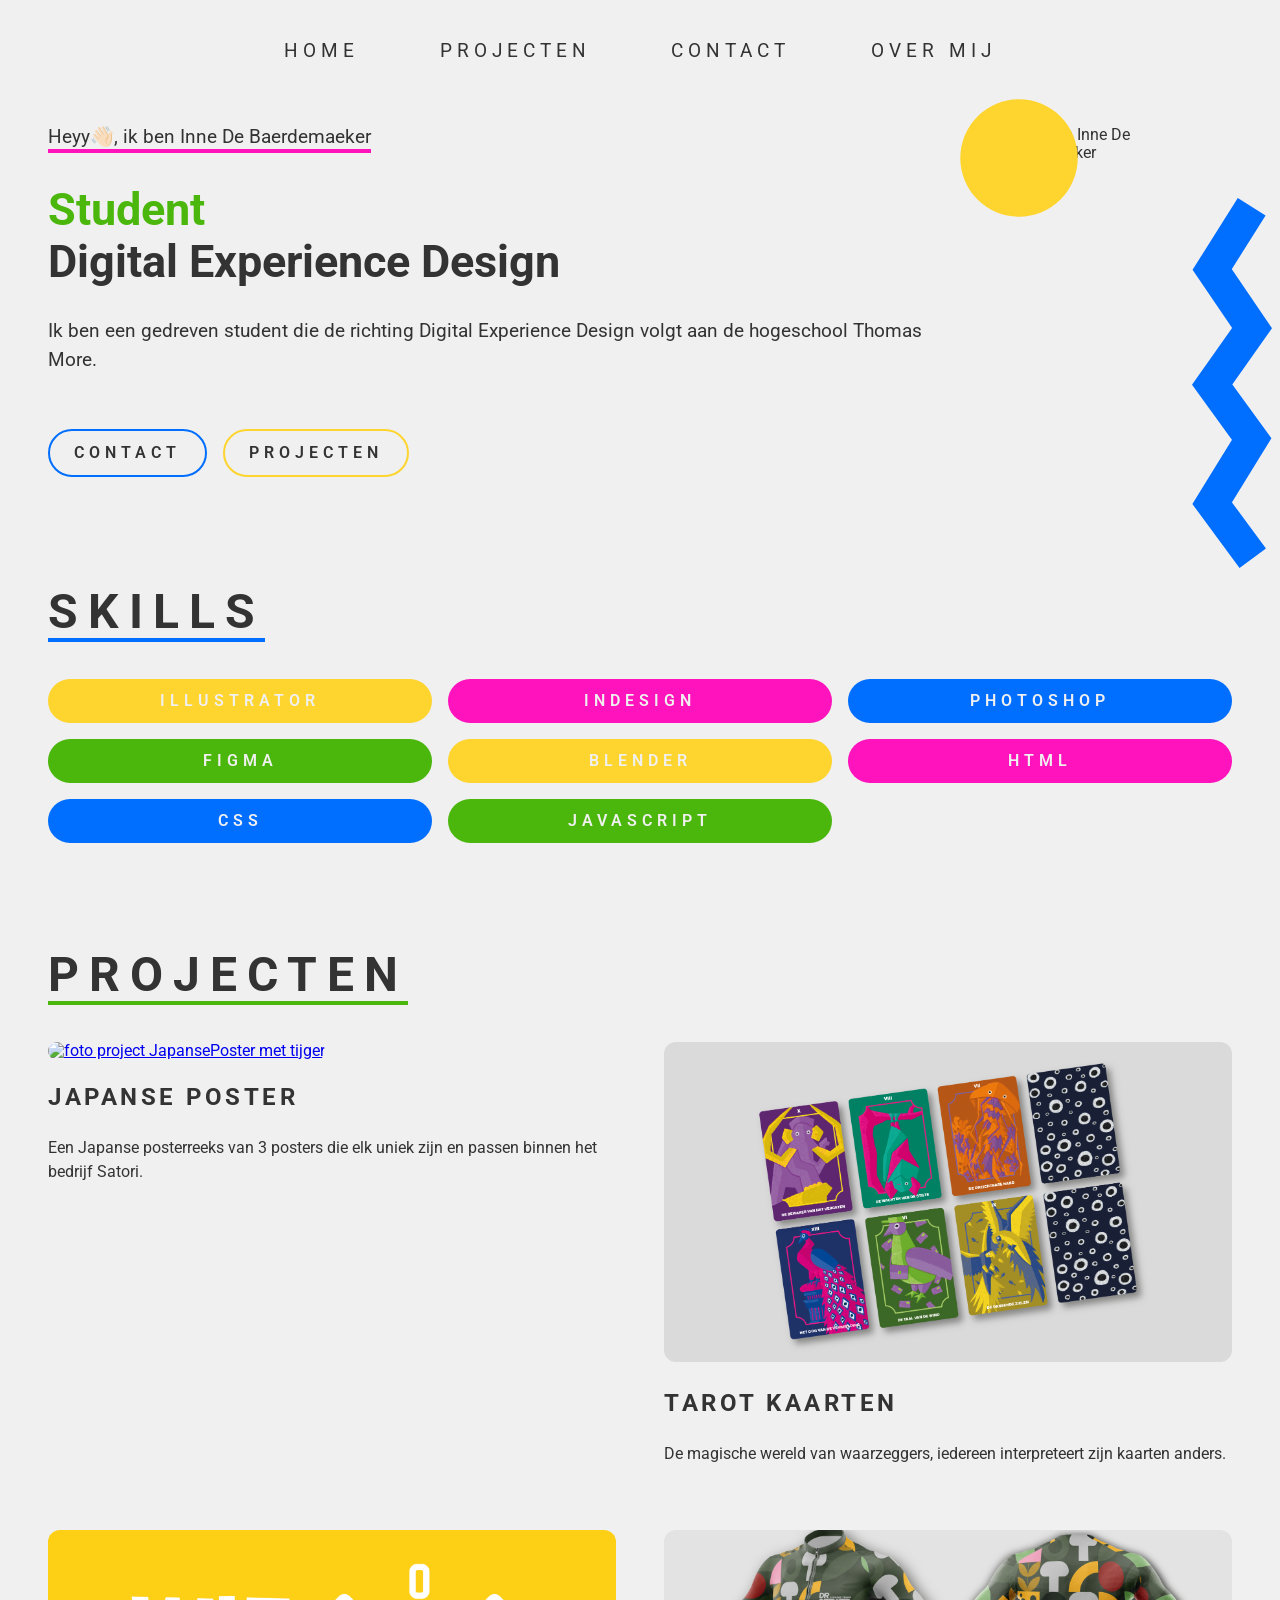
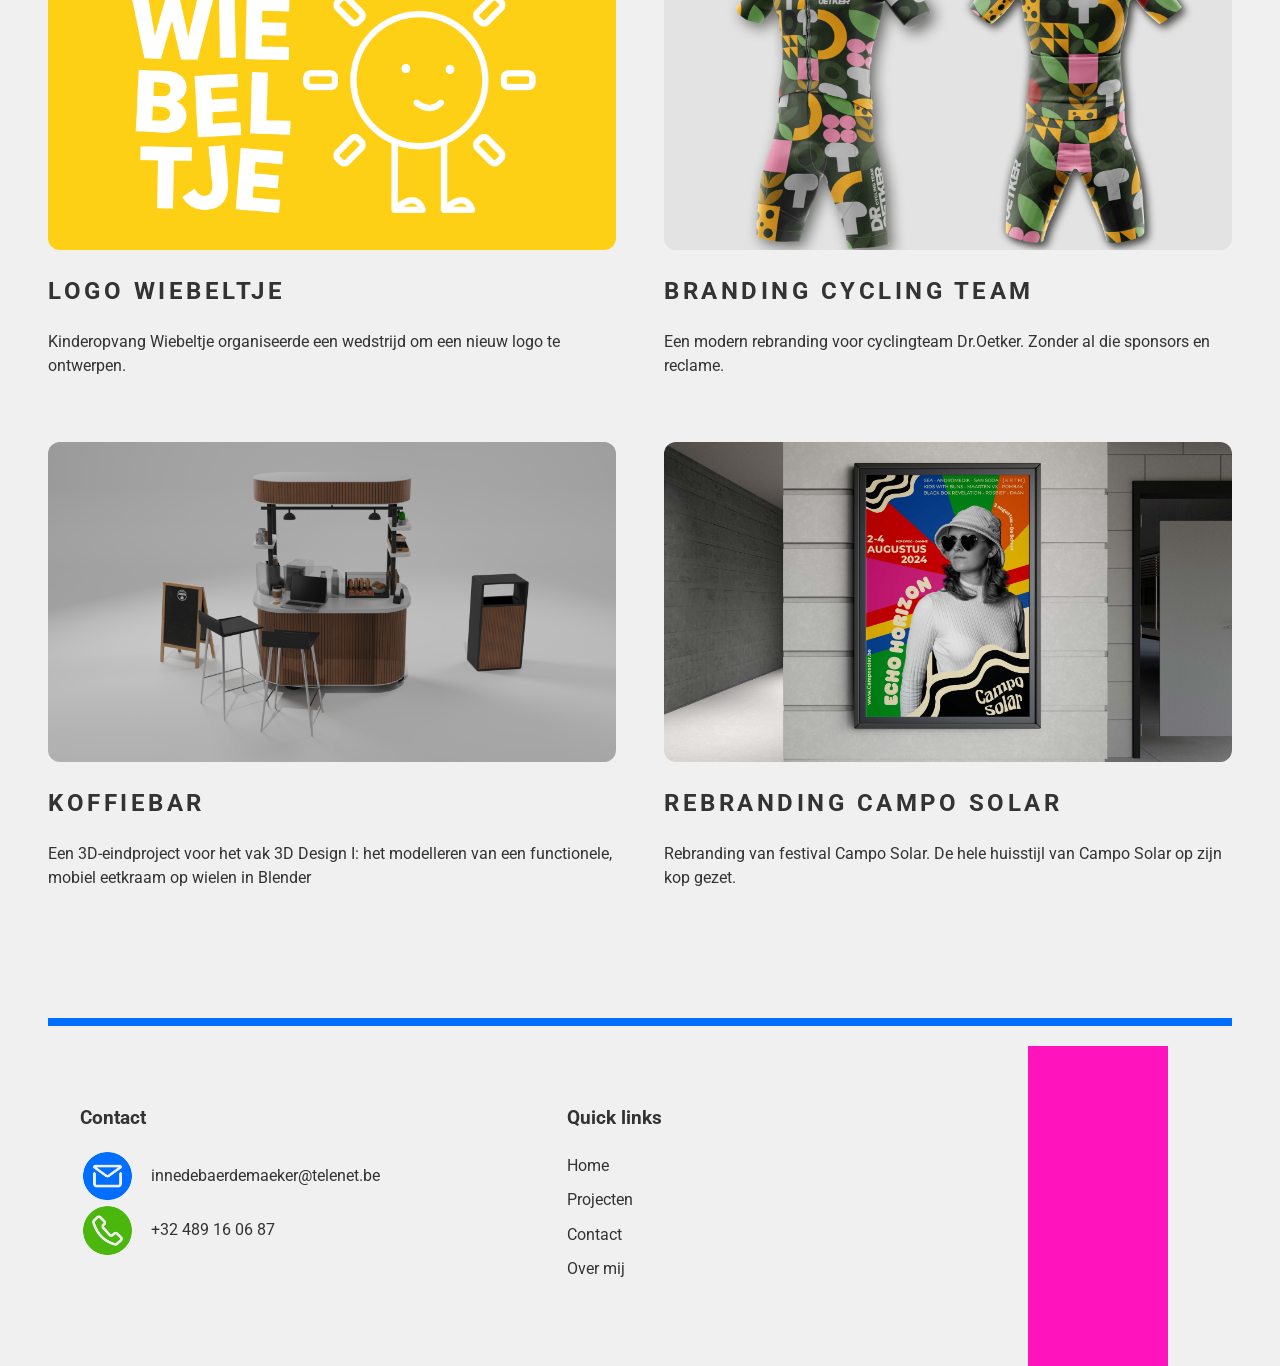
==== index.html @ a1574664 "feat: overmij page added" ====
<!DOCTYPE html>
<html lang="nl">
<head>
    <meta charset="UTF-8">
    <meta name="viewport" content="width=device-width, initial-scale=1.0">
    <title>Portfolio</title>
    <link rel="stylesheet" href="css/normalize.css">
    <link rel="stylesheet" href="css/style.css">
    <link href="https://fonts.googleapis.com/css2?family=Roboto:ital,wght@0,100..900;1,100..900&display=swap" rel="stylesheet">

    <script defer src="https://t.contentsquare.net/uxa/a28e4f05c4a4f.js"></script>
</head>
<body>
    <header>
        <nav>
            <input type="checkbox" id="hamburger">

            <label for="hamburger" class="hamburger">
                <img src="images/hamburgermenu.png" alt="hamburgermenu">
            </label>

            <div class="slider">
                <a href="index.html">Home</a>
                <a href="#projecten">Projecten</a>
                <a href="contact.html">Contact</a>
                <a href="overmij.html">Over mij</a>
            </div>

            <div class="topnav">
                <a href="index.html">Home</a>
                <a href="#projecten">Projecten</a>
                <a href="contact.html">Contact</a>
                <a href="overmij.html">Over mij</a>
            </div>
        </nav>
        <div class="hero">
            <div class="hero-text">
                <h2>Heyy👋🏻, ik ben Inne De Baerdemaeker</h2>
                <h1><span class="highlight">Student</span><br>Digital Experience Design</h1>
                <p>Ik ben een gedreven student die de richting Digital Experience Design volgt aan de hogeschool Thomas More.</p>
                <div class="buttons">
                    <a class="btn contact-btn" href="contact.html">contact</a>
                    <a class="btn projecten-btn" href="#projecten">projecten</a>
                </div>
            </div>
            <div class="hero-img">
                <img id="cirkel" src="images/circle.svg" alt="cirkel element">
                <img id="zigzag" src="images/zigzag.svg" alt="zigzag element">
                <img src="images/inne.JPG" alt="Foto van Inne De Baerdemaeker">
            </div> 
        </div>  
    </header>

    <section class="skills">
        <h2>skills</h2>
        <div class="skillset">
            <div class="btn ill-btn">Illustrator</div>
            <div class="btn ind-btn">Indesign</div>
            <div class="btn pho-btn">Photoshop</div>
            <div class="btn fig-btn">Figma</div>
            <div class="btn blen-btn">Blender</div>
            <div class="btn ind-btn">HTML</div>
            <div class="btn pho-btn">CSS</div>
            <div class="btn fig-btn">Javascript</div>
        </div>
    </section>

    <section id="projecten" class="projecten">
        <h2>projecten</h2>
        <div class="projecten-container">
        <article>
            <a href="japanse.html"><img src="images/projecten/japansePoster_Mockup.png" alt="foto project JapansePoster met tijger"></a>
            <h3>japanse poster</h3>
            <p>Een Japanse posterreeks van 3 posters die elk uniek zijn en passen binnen het bedrijf Satori.</p>
        </article>
        <article>
            <a href="tarot.html"><img src="images/projecten/tarot_mockup.png" alt="foto project tarot kaarten"></a>
            <h3>tarot kaarten</h3>
            <p>De magische wereld van waarzeggers, iedereen interpreteert zijn kaarten anders.</p>
        </article>
        <article>
            <a href="wiebeltje.html"><img src="images/projecten/wiebeltje.png" alt="foto project logo Wiebeltje"></a>
            <h3>logo wiebeltje</h3>
            <p>Kinderopvang Wiebeltje organiseerde een wedstrijd om een nieuw logo te ontwerpen.</p>
        </article>
        <article>
            <a href="cycling.html"><img src="images/projecten/cyclingteam_mockup.png" alt="foto project cycling team"></a>
            <h3>branding cycling team</h3>
            <p>Een modern rebranding voor cyclingteam Dr.Oetker. Zonder al die sponsors en reclame.</p>
        </article>
        <article>
            <a href="koffiebar.html"><img src="images/projecten/koffiebar.png" alt="foto project koffiebar"></a>
            <h3>koffiebar</h3>
            <p>Een 3D-eindproject voor het vak 3D Design I: het modelleren van een functionele, mobiel eetkraam op wielen in Blender</p>
        </article>
        <article>
            <a href="festival.html"><img src="images/projecten/poster.jpg" alt="foto project Campo Solar poster"></a>
            <h3>rebranding campo solar</h3>
            <p>Rebranding van festival Campo Solar. De hele huisstijl van Campo Solar op zijn kop gezet.</p>
        </article>
        </div>
    </section>

    <div class="blue-line"></div>
    <footer>
        <div>
            <h3>Contact</h3>
            <div class="contactgegevens">
                <img src="images/email-icon.png" alt="icoon e-mail">
                <p>innedebaerdemaeker@telenet.be</p>
            </div>
            <div class="contactgegevens">
                <img src="images/phone-icon.png" alt="icoon e-mail">
                <p>+32 489 16 06 87 </p>
            </div>
        </div>
        <div>
            <h3>Quick links</h3>
                <div class="quicklinks">
                    <a href="index.html">Home</a>
                    <a href="#">Projecten</a>
                    <a href="contact.html">Contact</a>
                    <a href="overmij.html">Over mij</a>
                </div>
                <div class="pinkblock"></div>
        </div>
            
    </footer>
</body>
</html>
---- css/style.css ----
* {
    box-sizing: border-box;
}
html {
    --colorBlack: #333333;
    --colorBlue: #006EFF;
    --colorPink: #FF13BC;
    --colorYellow: #FED42F;
    --colorGreen: #4BB70D;
    --colorWhite: #F0F0F0;
    scroll-behavior: smooth;
}
body {
    font-family:"Roboto", sans-serif;
    background-color:var(--colorWhite);
    padding: 2em 2.5em;
    color:var(--colorBlack);
}

header {
    max-width: 100%;
}
/*nav */
.topnav {
    display: none;
}
nav a {
    text-decoration: none;
    color: var(--colorBlack);
    font-size: 1.2em;
    padding: 1em 3em;
    display: block;
    text-align: right;
}
nav a:hover{
    text-decoration: underline solid var(--colorBlue) 3px;
    text-underline-offset: 8px;
    color: var(--colorBlue);
    transition: 0.15s ease-in-out;
}

.slider {
    padding-top: 2em;
    position: absolute;
    right: 0;
    transform: translateY(-140%);
    transition: all 0.2s ease-in;
    background-color: var(--colorWhite);
    z-index: 2;
}

#hamburger:checked ~ .slider {
    transform: translateY(0);
}

.hamburger {
    position: absolute;
    right: 3em;    
    cursor: pointer;
    z-index: 3;
}

#hamburger {
    display: none;
}


/*hero*/
.hero{
    padding-top: 4em;
    gap: 2em;
    max-width: 100%;
}
.hero-img {
    position: relative;
}

.hero-img img{
    max-width: 100%;
    border-radius: 10%;
}

.hero h2{
    font-size: 1.2em;
    font-weight: 400;
    text-decoration: underline solid #FF13BC 4px;
    text-underline-offset: 6px;
    color: var(--colorBlack);
    margin: 0;
}

.hero h1{
    font-size: 4em;
    color: var(--colorBlack);
    margin-top: 0.8em;
}
.hero p{
    font-size: 1.2em;
    color: var(--colorBlack);
    line-height: 1.5em;
    max-width: 100%;
}

.highlight {
    color: var(--colorGreen);
}

#cirkel {
    z-index: 1;
    position: absolute;
    width: 8em;
    top: -2em;
    left: -2.5em;
}

#zigzag{
    z-index: 1;
    position: absolute;
    width: 5em;
    bottom: -3.5em;
    right: -2.5em;
    transform: scaleX(-1);
}

/*buttons*/
.buttons{
    padding: 4em 0;
    max-width: 100%;
    display: flex;
    justify-content: space-between;
}

.btn {
    text-decoration: none;
    text-transform: uppercase;
    font-size: 1em;
    letter-spacing: 5px;
    font-weight: 600;
    border-radius: 999px;
}

.contact-btn {
    color: var(--colorBlack);
    border: 2px solid var(--colorBlue);
    padding: 0.8em 1.5em;
}

.projecten-btn {
    color: var(--colorBlack);
    border: 2px solid var(--colorYellow);
    padding: 0.8em 1.5em;
}

.contact-btn:hover {
    background-color: var(--colorBlue);
    color: var(--colorWhite);
    transition: 0.3s ease-in-out;
}
.projecten-btn:hover{
    background-color: var(--colorYellow);
    color: var(--colorWhite);
    transition: 0.3s ease-in-out;
}

/*skills*/
.skillset {
    display: grid;
    grid-template-columns: repeat(1, 1fr);
    gap: 1em;
}


.ill-btn {
    background-color: var(--colorYellow);
    color: var(--colorWhite);
    text-align: center;
    padding: 0.8em 1.5em;
}

.ind-btn {
    background-color: var(--colorPink);
    color: var(--colorWhite);
    text-align: center;
    padding: 0.8em 1.5em;
}

.pho-btn {
    background-color: var(--colorBlue);
    color: var(--colorWhite);
    text-align: center;
    padding: 0.8em 1.5em;
}

.fig-btn {
    background-color: var(--colorGreen);
    color: var(--colorWhite);
    text-align: center;
    padding: 0.8em 1.5em;
}

.blen-btn {
    background-color: var(--colorYellow);
    color: var(--colorWhite);
    text-align: center;
    padding: 0.8em 1.5em;
}

.skills {
    padding: 2em 0em;
    width: 100%;
}
.skills h2{
    font-size: 3em;
    text-transform: uppercase;
    letter-spacing: 10px;
    text-decoration: underline solid var(--colorBlue) 4px;
    text-underline-offset: 10px;
    color: var(--colorBlack);
}

/*projecten*/
.projecten {
    padding: 2em 0em;
}
.projecten h2{
    font-size: 3em;
    text-transform: uppercase;
    letter-spacing: 10px;
    text-decoration: underline solid var(--colorGreen) 4px;
    text-underline-offset: 10px;
    color: var(--colorBlack);
}

.projecten h3{
    font-size: 1.5em;
    text-transform: uppercase;
    letter-spacing: 3.5px;
    color: var(--colorBlack);
}

.projecten p {
    font-size: 1em;
    line-height: 1.5em;
}

/*grid projecten*/
.projecten-container{
    display: grid;
    grid-template-columns: repeat(1,1fr);
    gap: 3em;
    width: 100%;
}

.projecten article img{
    width: 100%;
    height: 20em;
    border-radius: 12px;
    object-fit: cover
}

.projecten article img:hover {
    transform: scale(1.05);
    transition: 0.3s ease-in-out;
}

/*footer*/
.blue-line {
    background-color: var(--colorBlue);
    padding: 4px;
    margin-top: 5em;
    margin-bottom: 2em;
}
footer h4{
    color: var(--colorBlack);
    font-size: 1.2em;
}

footer a {
    text-decoration: none;
    color: var(--colorBlack);
    padding: 0 2em;
}

footer a:hover {
    color: var(--colorBlue);
}

footer img{
    max-width: 2.5em;
}

.contactgegevens{
    display: flex;
    align-items: center;
    gap: 1em;
}


/* contact pagina */
.contactgegevens img {
    max-width: 12%;
}

.contactformulier div {
    padding: 0.8em 0;
}

.contactformulier {
    position: relative;
    padding: 1em 3em;
    border-radius: 20px;
    box-shadow: 0 10px 25px rgba(0, 0, 0, 0.15);
    margin-top: 5em;
}

.contactformulier label {
    text-transform: uppercase;
    font-size: 1em;
    letter-spacing: 2px;
    color: var(--colorBlack);
}

#naam {
    width: 100%;
    border: none;
    border-radius: 20px;
    padding: 0.4em;
    margin-top: 0.4em;
}

#email {
    width: 100%;
    border: none;
    border-radius: 20px;
    padding: 0.4em;
    margin-top: 0.4em;
}

#bericht {
    width: 100%;
    border: none;
    border-radius: 20px;
    padding: 5em 0;
    margin-top: 0.4em;
}

.submit-btn {
    background: var(--colorBlue);
    color: var(--colorWhite);
    border: none;
    border-radius: 999px;
    padding: 0.6em 2em;
    font-size: 1em;
    letter-spacing: 2px;
}

.submit {
    text-align: right;
}

.submit :hover {
    transform: scale(1.1);
    transition: 0.15s ease-in-out;
}

#cirkel-contact {
    z-index: 1;
    position: absolute;
    top: -2.8em;
    right: -2.5em;
    width: 25%;
}

#zigzag-contact {
    z-index: 1;
    position: absolute;
    bottom: -4em;
    left: -1.8em;
}

/*detail pagina*/
.img-detail {
    position: relative;
}

.img-detail img {
    max-width: 100%;
    border-radius: 20px;
}

#cirkel-detail {
    z-index: 1;
    position: absolute;
    bottom: -1em;
    left: -2.5em;
    width: 20%;
}

#zigzag-detail {
    z-index: 1;
    position: absolute;
    top: -1.2em;
    right: -1.8em;
    width: 50%;
}


.detail > p,
.detail > div > p {
    font-size: 1.2em;
    color: var(--colorBlack);
    line-height: 1.5em;
}


.titel {
    text-decoration: underline solid var(--colorPink) 4px;
    text-underline-offset: 20px;
    font-size: 4em;
    margin-top: 0.8em;
    color: var(--colorBlack);
}

.intro {
    padding-top: 2em;
}

.detail h2 {
    font-size: 1.5em;
    text-transform: uppercase;
    letter-spacing: 3.5px;
    text-decoration: underline solid var(--colorBlue) 4px;
    text-underline-offset: 10px;
    color: var(--colorBlack);
}

.detail ul {
    font-size: 1.2em;
    color: var(--colorBlack);
    line-height: 1.5em;
}

.detail div {
    padding-top: 2em;
}

.img-grid {
   display: grid;
    grid-template-columns: 1fr 1fr; 
    grid-template-rows: repeat(3, minmax(0, 1fr));
    gap: 1em;
    max-width: 80%;
    max-height: 900px;
    margin: 0 auto;
}

.img-grid img:first-child {
    grid-row: span 3;
}

.img-grid img {
    width: 100%;
    height: 100%;
    object-fit: cover; 
    border-radius: 20px; 
}
.img-koffiebar {
    display: grid;
    grid-template-columns: 2fr 2fr; 
    gap: 1em;
    max-width: 80%;
    max-height: 900px;
    margin: 0 auto;
}

.img-koffiebar img{
    width: 100%;
    height: 100%;
    object-fit: cover; 
    border-radius: 20px; 
}

/*footer*/
.quicklinks a{
    padding: 1em;
}

@media (min-width: 900px){
    .buttons{
        display: flex;
        justify-content: flex-start;
        gap: 1em;
        padding: 2.2em 0;
    }
    .skillset {
        display: grid;    
        grid-template-columns: repeat(3, 1fr);
    }
    .projecten-container {
        grid-template-columns: repeat(2,1fr);
    }
    .hero {
        display: flex;
    }
    .hero h1{
        font-size: 2.8em;
    }
    .slider {
        display: none;
    }
    .hamburger {
        display: none;
    }
    .topnav {
        display: contents;  
    }
    nav {
        text-align: center;
    }
    nav a{
        text-decoration: none;
        padding: 1em 3em;
        display: inline;
        text-transform: uppercase;
        letter-spacing: 5px;
        padding: 2em 2em;
    }
    footer{
        display: flex;
        gap: 2em;
        position: relative;
        padding: 2em 2em;
    }
    .quicklinks a{
        display: block;
        text-align: left;
        padding: 0.5em 0;
    }
    .pinkblock {
        background-color: var(--colorPink);
        width: 140px;
        height: 320px;
        position: absolute;
        bottom: -3em;
        right: 4em;
        margin-bottom: 0;
    }

    /* contact pagina*/
    .hero-text-contact {
        max-width: 50%;
    }

    /* detail pagina*/
    .img-detail img {
        max-width: 80%;
        display: block;
        margin: 0 auto;
    }
    #cirkel-detail {
        bottom: -2em;
        left: 1.2em;
        max-width: 15%;
    }
    #zigzag-detail {
        top: -0.2em;
        right: -1.8em;
        max-width: 40%;
    }
    .img-detail {
        padding: 2em 0;
    }
    .detail div {
        display: block;
        margin: 0 auto;
        max-width: 80%;
    }
    .intro {
        padding-top: 4em;
        display: block;
        margin: 0 auto;
        max-width: 80%;
    }
}

@media (min-width: 1440px){
    body {
        padding: 2em 6em
    }
    .skillset {   
        grid-template-columns: repeat(6, 1fr);
        gap: 3em;
    }
    .projecten-container {
        grid-template-columns: repeat(3,1fr);
    }
    .hero{
        padding-top: 6em;
        display:grid;
        grid-template-columns: 3fr 2fr;
    }
    .hero-img {
        right: -6em;
        position: relative;
    }
    #zigzag{
        right: 7.1em;
    }
    .hero h1{
        font-size: 3.6em;
    }
    .hero-img img{
        max-width: 70%;
    }
    footer{
        gap: 10em;
    }
    nav a{
        font-weight: 600;
    }

    /* contact pagina*/
    .hero-text-contact {
        max-width: 100%;
    }
    #cirkel-contact {
        top: -4em;
        right: -4.5em;
    }
    .contactgegevens img {
        max-width: 6%;
    }
    #zigzag-contact {
    bottom: -6em;
    width: 12%;
}

    /*detail pagina*/
    #cirkel-detail {
        bottom: -3em;
        left: 1em;
        max-width: 15%;
    }
    #zigzag-detail {
        top: -0.6em;
        right: 2.8em;
        max-width: 30%;
    }
}

.constructie img{
    width: 400px;
    
}
.constructie {
    text-align: center;
    padding-top: 8em;
}
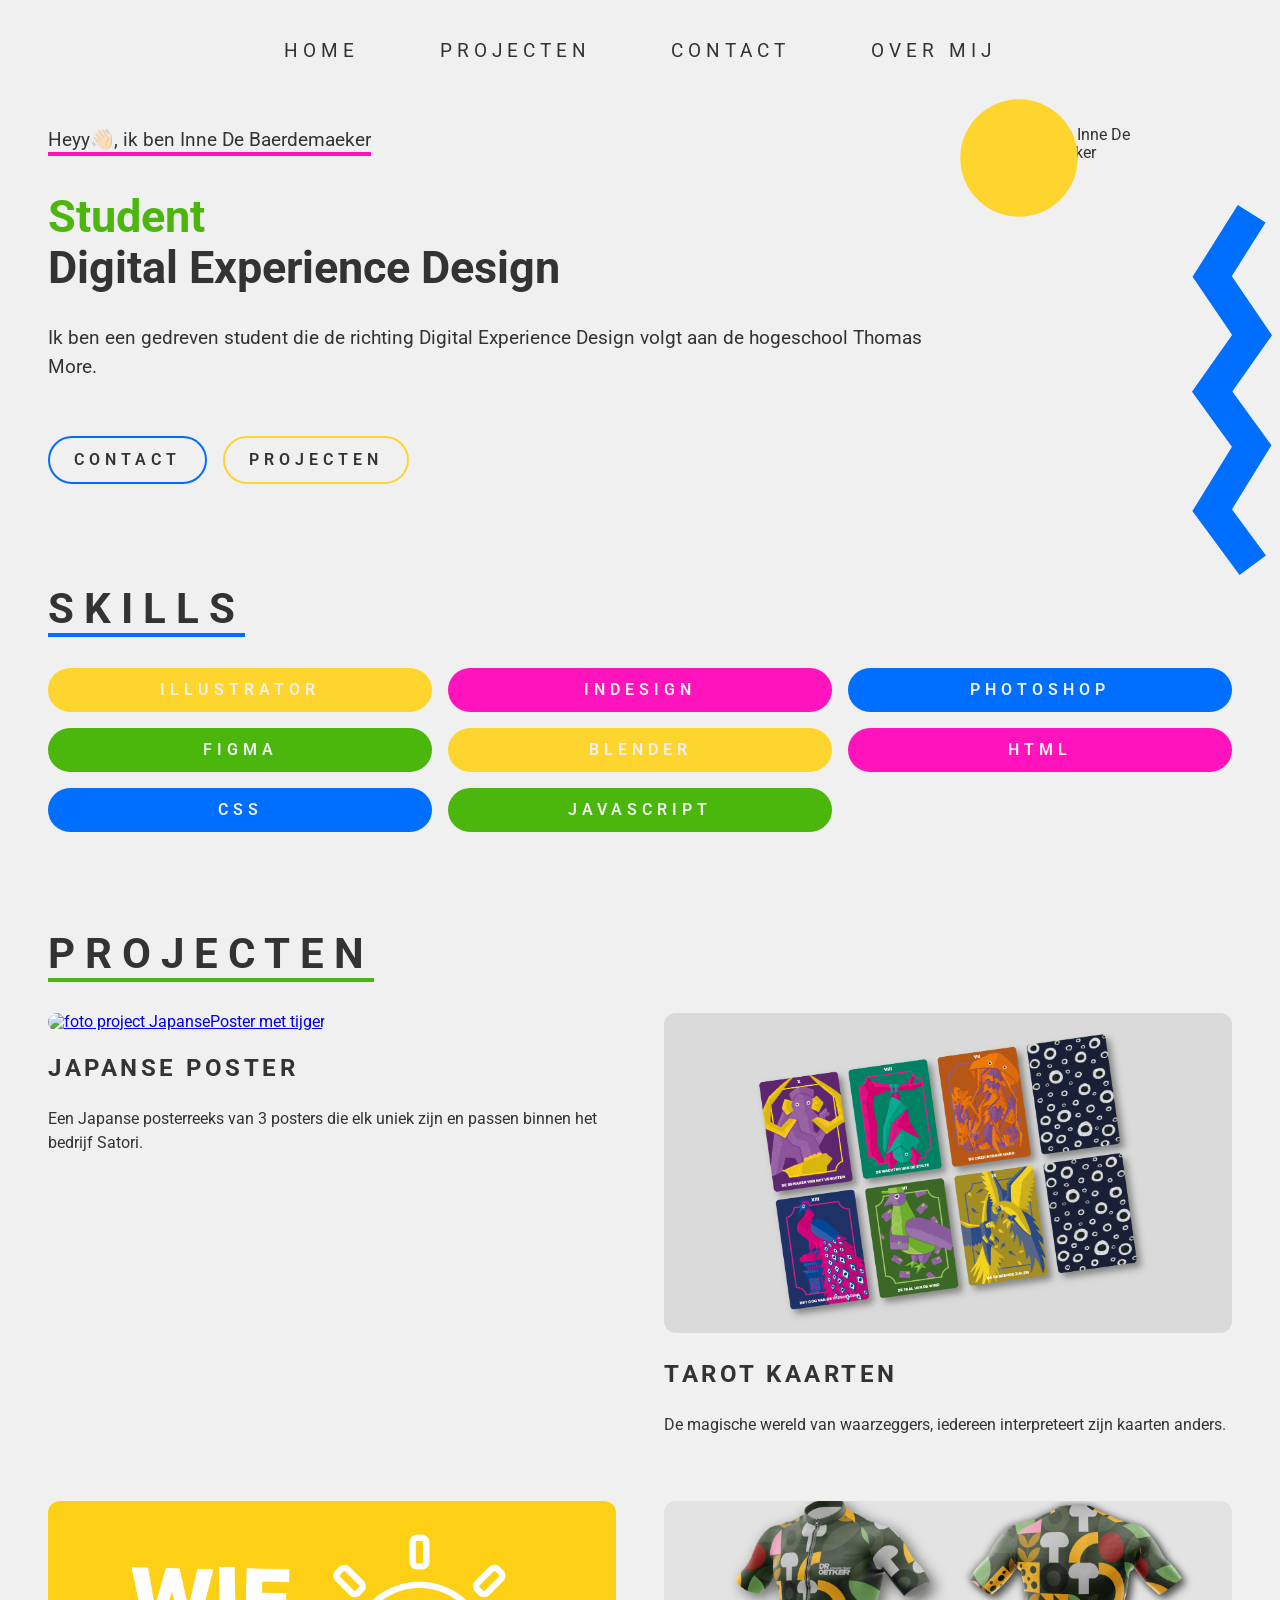
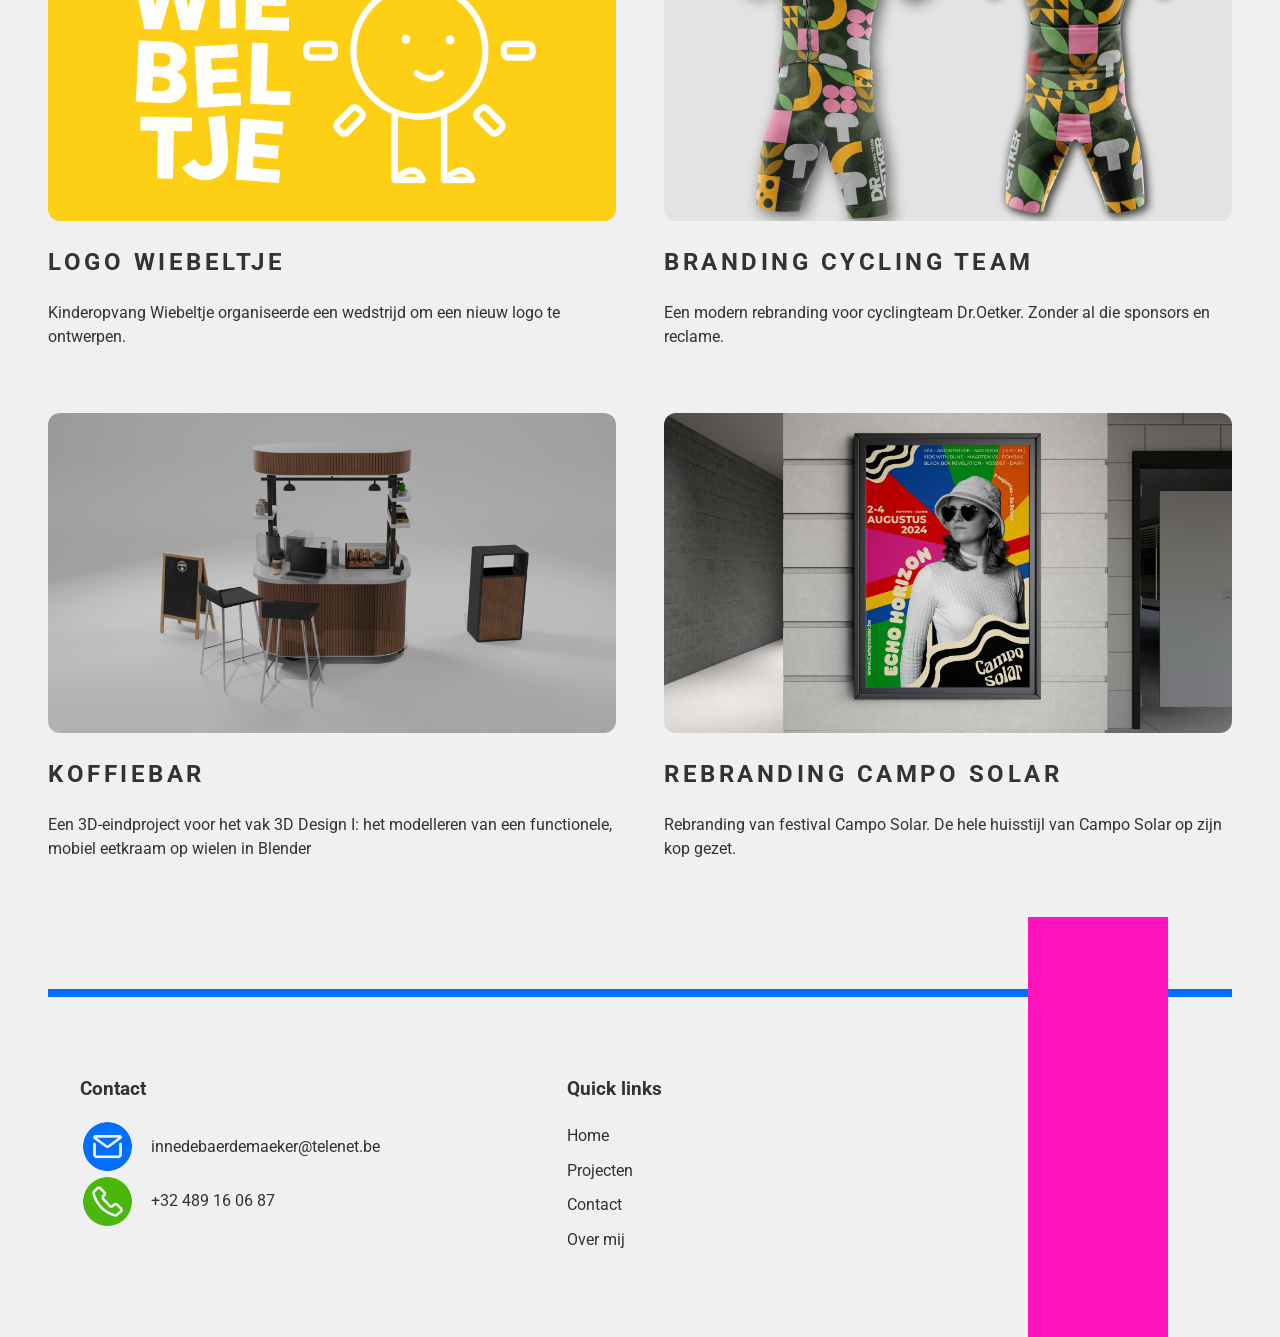
==== commit 1220f70a: "Feat: added tags" ====
--- a/index.html
+++ b/index.html
@@ -9,6 +9,27 @@
     <link href="https://fonts.googleapis.com/css2?family=Roboto:ital,wght@0,100..900;1,100..900&display=swap" rel="stylesheet">
 
     <script defer src="https://t.contentsquare.net/uxa/a28e4f05c4a4f.js"></script>
+
+    <!-- Primary Meta Tags -->
+<title>Meta Tags — Preview, Edit and Generate</title>
+<meta name="title" content="Meta Tags — Preview, Edit and Generate" />
+<meta name="description" content="With Meta Tags you can edit and experiment with your content then preview how your webpage will look on Google, Facebook, X and more!" />
+
+<!-- Open Graph / Facebook -->
+<meta property="og:type" content="website" />
+<meta property="og:url" content="https://metatags.io/" />
+<meta property="og:title" content="Meta Tags — Preview, Edit and Generate" />
+<meta property="og:description" content="With Meta Tags you can edit and experiment with your content then preview how your webpage will look on Google, Facebook, X and more!" />
+<meta property="og:image" content="https://metatags.io/images/meta-tags.png" />
+
+<!-- X (Twitter) -->
+<meta property="twitter:card" content="summary_large_image" />
+<meta property="twitter:url" content="https://metatags.io/" />
+<meta property="twitter:title" content="Meta Tags — Preview, Edit and Generate" />
+<meta property="twitter:description" content="With Meta Tags you can edit and experiment with your content then preview how your webpage will look on Google, Facebook, X and more!" />
+<meta property="twitter:image" content="https://metatags.io/images/meta-tags.png" />
+
+<!-- Meta Tags Generated with https://metatags.io -->
 </head>
 <body>
     <header>
--- a/css/style.css
+++ b/css/style.css
@@ -82,6 +82,7 @@
 
 .hero h2{
     font-size: 1.2em;
+    line-height: 1.5em;
     font-weight: 400;
     text-decoration: underline solid #FF13BC 4px;
     text-underline-offset: 6px;
@@ -90,7 +91,7 @@
 }
 
 .hero h1{
-    font-size: 4em;
+    font-size: 3.6em;
     color: var(--colorBlack);
     margin-top: 0.8em;
 }
@@ -127,7 +128,8 @@
     padding: 4em 0;
     max-width: 100%;
     display: flex;
-    justify-content: space-between;
+    justify-content: center;
+    gap: 0.8em;
 }
 
 .btn {
@@ -210,7 +212,7 @@
     width: 100%;
 }
 .skills h2{
-    font-size: 3em;
+    font-size: 2.6em;
     text-transform: uppercase;
     letter-spacing: 10px;
     text-decoration: underline solid var(--colorBlue) 4px;
@@ -223,7 +225,7 @@
     padding: 2em 0em;
 }
 .projecten h2{
-    font-size: 3em;
+    font-size: 2.6em;
     text-transform: uppercase;
     letter-spacing: 10px;
     text-decoration: underline solid var(--colorGreen) 4px;
@@ -404,6 +406,48 @@
     width: 50%;
 }
 
+#cirkel,
+#cirkel-contact,
+#cirkel-detail {
+    animation: circle-pulse 2s ease-in-out infinite;
+    transform-origin: center;
+}
+
+#zigzag,
+#zigzag-contact,
+#zigzag-detail {
+    animation: zigzag-wiggle 1.2s ease-in-out infinite;
+}
+
+@keyframes circle-pulse {
+    0%, 100% {
+        transform: scale(1);
+    }
+    50% {
+        transform: scale(1.12);
+    }
+}
+
+@keyframes zigzag-wiggle {
+    0%, 100% {
+        rotate: -5deg;
+    }
+    50% {
+        rotate: 5deg;
+    }
+}
+
+@media (prefers-reduced-motion: reduce) {
+    #cirkel,
+    #cirkel-contact,
+    #cirkel-detail,
+    #zigzag,
+    #zigzag-contact,
+    #zigzag-detail {
+        animation: none;
+    }
+}
+
 
 .detail > p,
 .detail > div > p {
@@ -539,7 +583,7 @@
     .pinkblock {
         background-color: var(--colorPink);
         width: 140px;
-        height: 320px;
+        height: 420px;
         position: absolute;
         bottom: -3em;
         right: 4em;
@@ -655,4 +699,36 @@
 .constructie {
     text-align: center;
     padding-top: 8em;
+}
+
+@media (max-width: 899px) {
+    #cirkel {
+        width: 6em;
+        left: -1em;
+    }
+
+    #zigzag {
+        width: 3.5em;
+        right: -1em;
+    }
+
+    #cirkel-contact {
+        width: 18%;
+        right: -1em;
+    }
+
+    #zigzag-contact {
+        width: 18%;
+        left: -1em;
+    }
+
+    #cirkel-detail {
+        width: 14%;
+        left: -1em;
+    }
+
+    #zigzag-detail {
+        width: 28%;
+        right: -1em;
+    }
 }
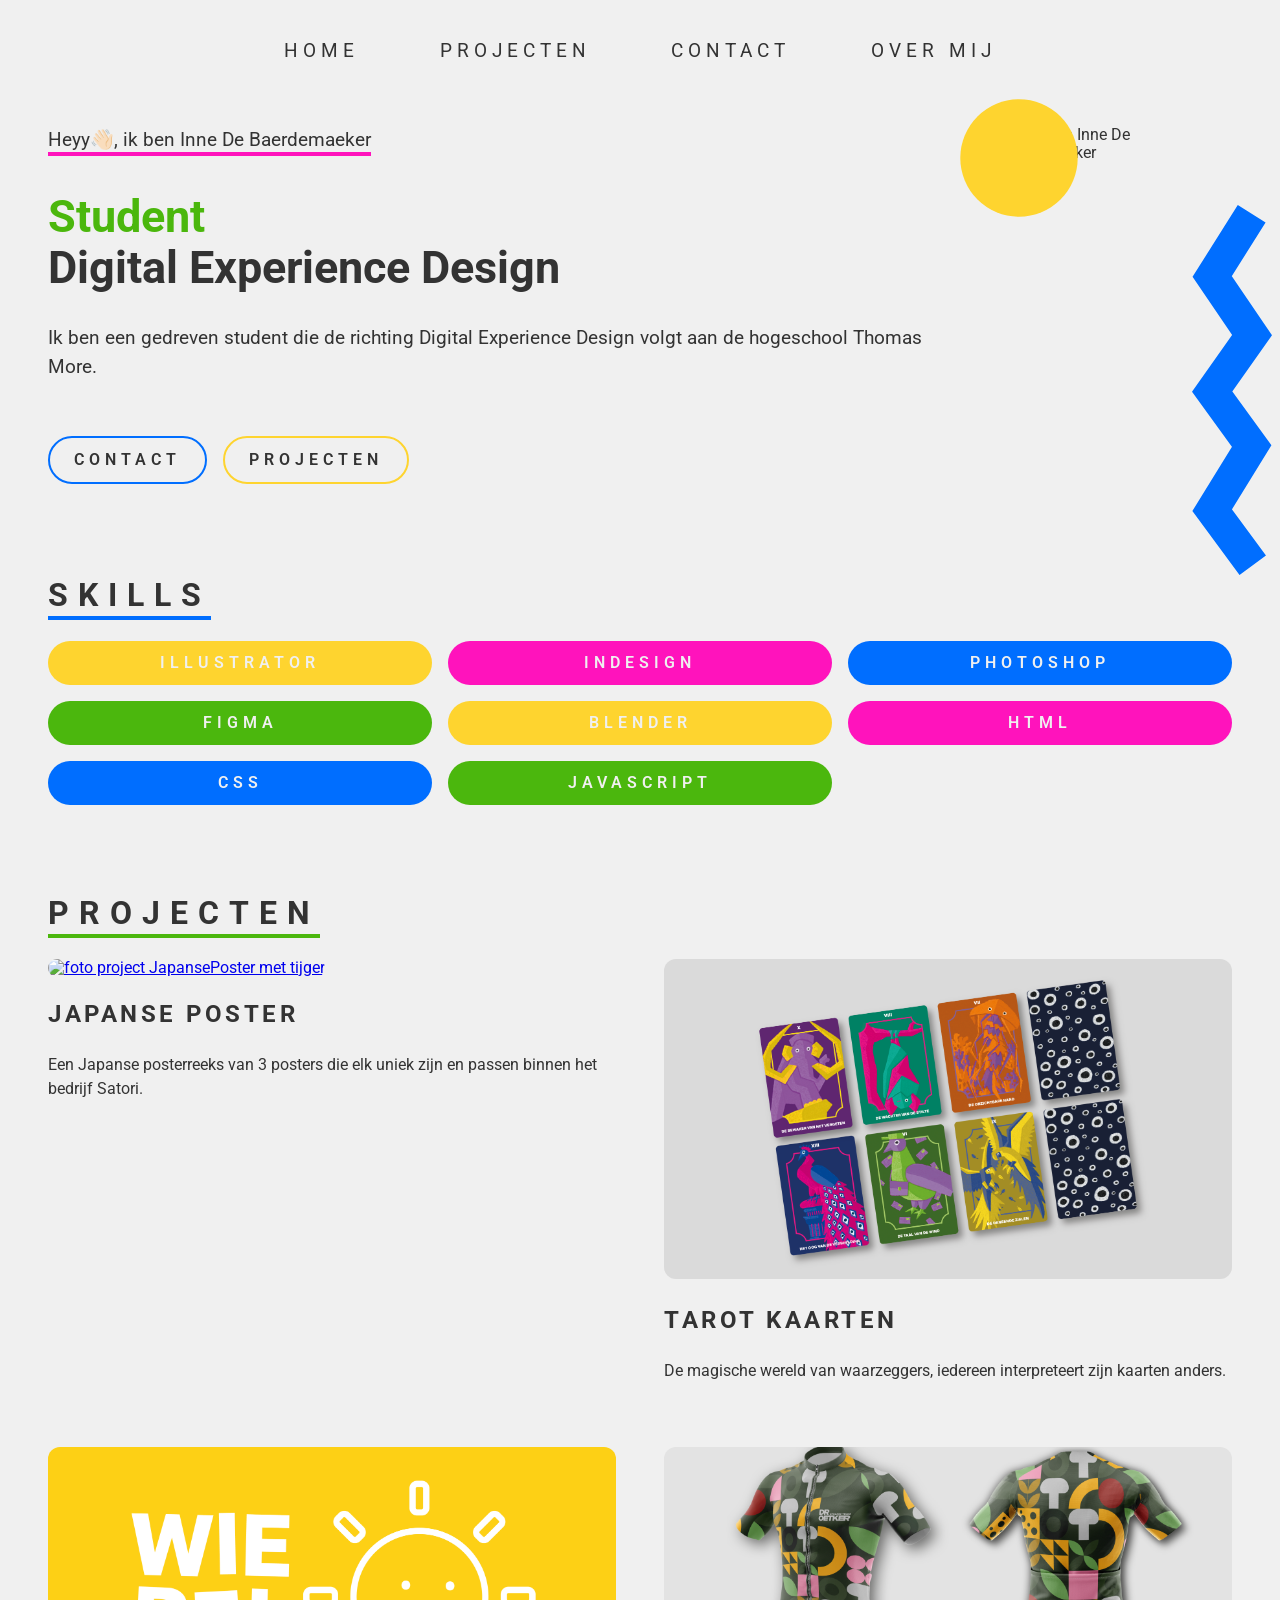
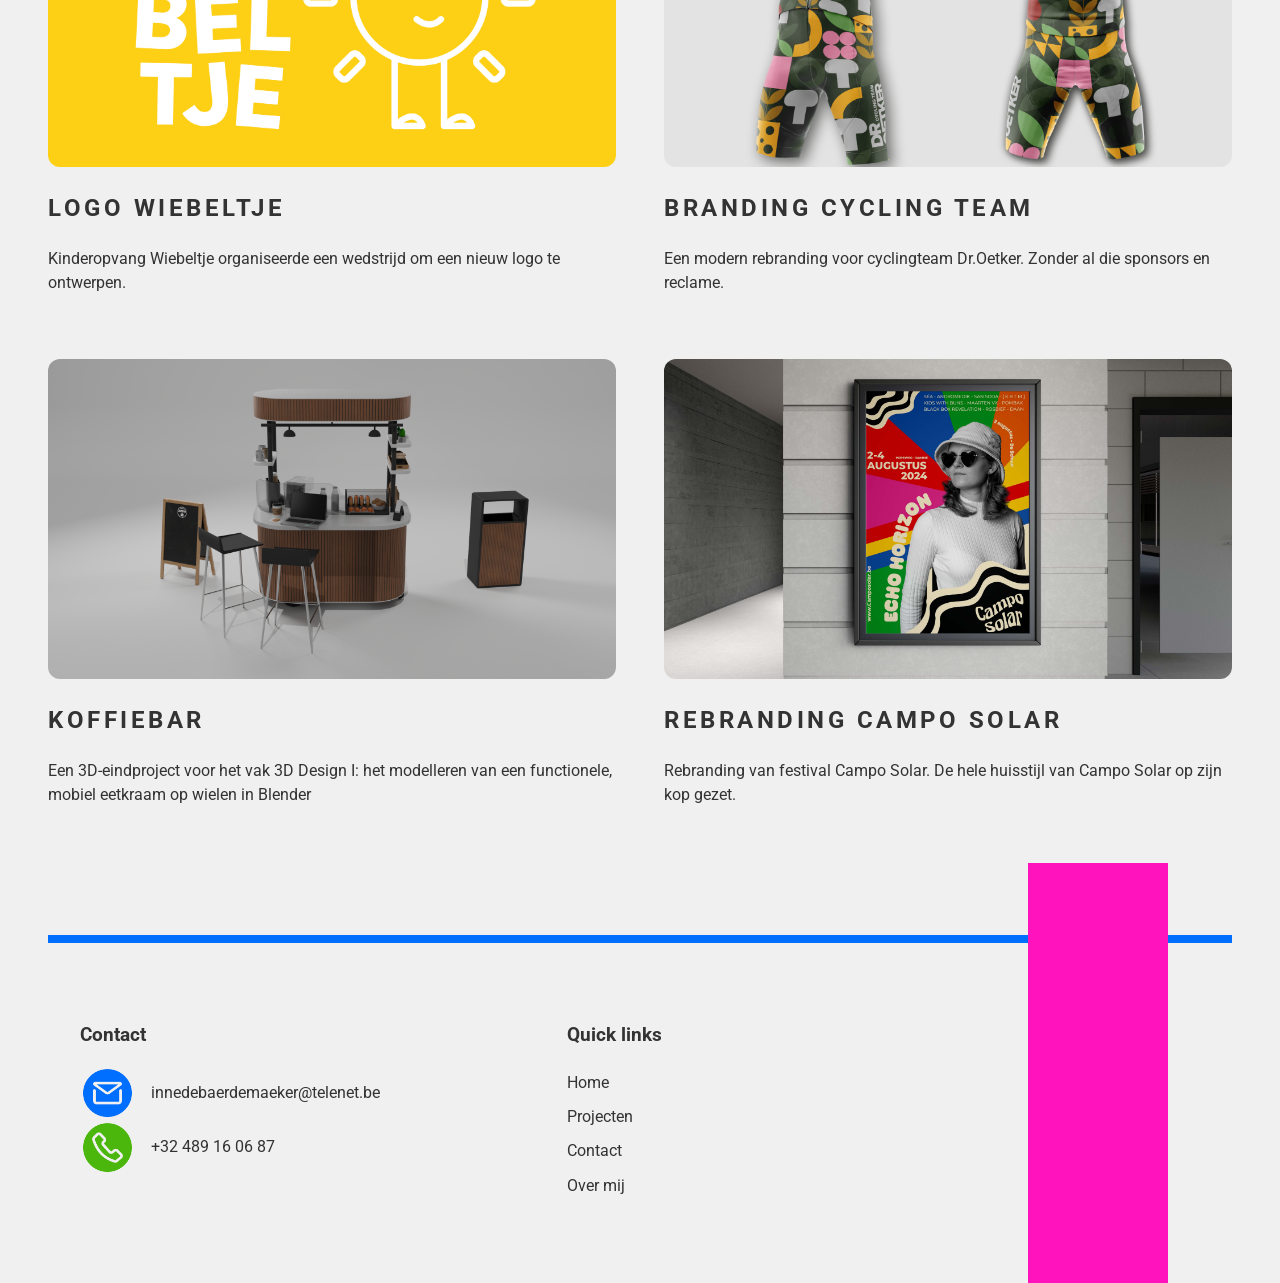
==== commit a1cbef25: "Feat: added timeline on over mij page fix: cursorCircle is on all pages" ====
--- a/index.html
+++ b/index.html
@@ -6,30 +6,32 @@
     <title>Portfolio</title>
     <link rel="stylesheet" href="css/normalize.css">
     <link rel="stylesheet" href="css/style.css">
+    <script defer src="js/cursor-circle.js"></script>
     <link href="https://fonts.googleapis.com/css2?family=Roboto:ital,wght@0,100..900;1,100..900&display=swap" rel="stylesheet">
 
+    <!-- Data analyse -->
     <script defer src="https://t.contentsquare.net/uxa/a28e4f05c4a4f.js"></script>
 
     <!-- Primary Meta Tags -->
-<title>Meta Tags — Preview, Edit and Generate</title>
-<meta name="title" content="Meta Tags — Preview, Edit and Generate" />
-<meta name="description" content="With Meta Tags you can edit and experiment with your content then preview how your webpage will look on Google, Facebook, X and more!" />
+    <title>Inne De Baerdemaeker - Designer </title>
+    <meta name="title" content="Portfolio van Inne De Baerdemaeker" />
+    <meta name="description" content="With Meta Tags you can edit and experiment with your content then preview how your webpage will look on Google, Facebook, X and more!" />
 
-<!-- Open Graph / Facebook -->
-<meta property="og:type" content="website" />
-<meta property="og:url" content="https://metatags.io/" />
-<meta property="og:title" content="Meta Tags — Preview, Edit and Generate" />
-<meta property="og:description" content="With Meta Tags you can edit and experiment with your content then preview how your webpage will look on Google, Facebook, X and more!" />
-<meta property="og:image" content="https://metatags.io/images/meta-tags.png" />
+    <!-- Open Graph / Facebook -->
+    <meta property="og:type" content="website" />
+    <meta property="og:url" content="https://innedebaerdemaekerportfolio.netlify.app/" />
+    <meta property="og:title" content="Portfolio van Inne De Baerdemaeker" />
+    <meta property="og:description" content="Portfolio Inne De Baerdemeaker. Designer, branding, UI/UX ontwerp, websites, logo's" />
+    <meta property="og:image" content="https://innedebaerdemaekerportfolio.netlify.app/images/head-portfolio.png" />
 
-<!-- X (Twitter) -->
-<meta property="twitter:card" content="summary_large_image" />
-<meta property="twitter:url" content="https://metatags.io/" />
-<meta property="twitter:title" content="Meta Tags — Preview, Edit and Generate" />
-<meta property="twitter:description" content="With Meta Tags you can edit and experiment with your content then preview how your webpage will look on Google, Facebook, X and more!" />
-<meta property="twitter:image" content="https://metatags.io/images/meta-tags.png" />
+    <!-- X (Twitter) -->
+    <meta property="twitter:card" content="summary_large_image" />
+    <meta property="twitter:url" content="https://innedebaerdemaekerportfolio.netlify.app/" />
+    <meta property="twitter:title" content="Portfolio van Inne De Baerdemaeker" />
+    <meta property="twitter:description" content="Portfolio Inne De Baerdemeaker. Designer, branding, UI/UX ontwerp, websites, logo's" />
+    <meta property="twitter:image" content="https://innedebaerdemaekerportfolio.netlify.app/images/head-portfolio.png" />
 
-<!-- Meta Tags Generated with https://metatags.io -->
+    <!-- Meta Tags Generated with https://metatags.io -->
 </head>
 <body>
     <header>
@@ -89,6 +91,7 @@
     <section id="projecten" class="projecten">
         <h2>projecten</h2>
         <div class="projecten-container">
+        
         <article>
             <a href="japanse.html"><img src="images/projecten/japansePoster_Mockup.png" alt="foto project JapansePoster met tijger"></a>
             <h3>japanse poster</h3>
@@ -147,5 +150,6 @@
         </div>
             
     </footer>
+    <span class="cursor-circle" aria-hidden="true"></span>
 </body>
 </html>
--- a/css/style.css
+++ b/css/style.css
@@ -17,6 +17,33 @@
     color:var(--colorBlack);
 }
 
+.cursor-circle {
+    display: none;
+    position: fixed;
+    top: 0;
+    left: 0;
+    width: 60px;
+    height: 60px;
+    border: 2px solid var(--colorBlue);
+    border-radius: 50%;
+    z-index: 10;
+    opacity: 0;
+    pointer-events: none;
+    transform: translate3d(var(--cursor-x, -100px), var(--cursor-y, -100px), 0) translate(-50%, -50%);
+    transition: opacity 0.15s ease-in-out;
+    will-change: transform;
+}
+
+.cursor-circle.is-visible {
+    opacity: 1;
+}
+
+@media (hover: hover) and (pointer: fine) and (prefers-reduced-motion: no-preference) {
+    .cursor-circle {
+        display: block;
+    }
+}
+
 header {
     max-width: 100%;
 }
@@ -212,7 +239,7 @@
     width: 100%;
 }
 .skills h2{
-    font-size: 2.6em;
+    font-size: 2em;
     text-transform: uppercase;
     letter-spacing: 10px;
     text-decoration: underline solid var(--colorBlue) 4px;
@@ -225,7 +252,7 @@
     padding: 2em 0em;
 }
 .projecten h2{
-    font-size: 2.6em;
+    font-size: 2em;
     text-transform: uppercase;
     letter-spacing: 10px;
     text-decoration: underline solid var(--colorGreen) 4px;
@@ -529,6 +556,81 @@
     padding: 1em;
 }
 
+/*Over mij*/
+
+.overmij-foto img {
+    max-width: 100%;
+    max-height: 100%;
+    border-radius: 20px;
+    object-fit: cover;
+}
+
+.opleidingen h2{
+    font-size: 2em;
+    text-transform: uppercase;
+    letter-spacing: 10px;
+    text-decoration: underline solid var(--colorGreen) 4px;
+    text-underline-offset: 10px;
+    color: var(--colorBlack);
+}
+
+.opleidingen h3{
+    font-size: 1.5em;
+    text-transform: uppercase;
+    letter-spacing: 3.5px;
+    color: var(--colorBlack);
+}
+
+.opleidingen p {
+    font-size: 1em;
+    line-height: 1.5em;
+}
+
+.opleiding-timeline {
+  position: relative;
+  margin-left: 2rem;
+  padding-left: 1rem;
+  margin-top: 3em;
+}
+
+.opleiding-timeline::before {
+  content: "";
+  position: absolute;
+  left: 34px;
+  top: 0;
+  bottom: 0;
+  width: 4px;
+  background: var(--colorBlue); 
+}
+
+.timeline-item {
+  position: relative;
+  display: grid;
+  grid-template-columns: 40px 1fr;
+  gap: 0.5rem;
+  margin-bottom: 4em;
+  align-items: start;
+}
+
+.timeline-marker {
+  position: relative;
+  width: 18px;
+  height: 18px;
+  background: var(--colorYellow);
+  border-radius: 50%;
+  margin-top: 1rem;
+  justify-self: center;
+  z-index: 1;
+}
+
+.opleiding {
+  padding: 1rem 0.75rem;
+}
+
+.opleiding h3 {
+  margin-top: 0;
+}
+
 @media (min-width: 900px){
     .buttons{
         display: flex;
@@ -631,6 +733,14 @@
     body {
         padding: 2em 6em
     }
+    .opleiding-timeline {
+        width: fit-content;
+        max-width: 100%;
+        margin-left: auto;
+        margin-right: auto;
+        margin-top: 5em;
+        margin-bottom: 10em;
+    }
     .skillset {   
         grid-template-columns: repeat(6, 1fr);
         gap: 3em;
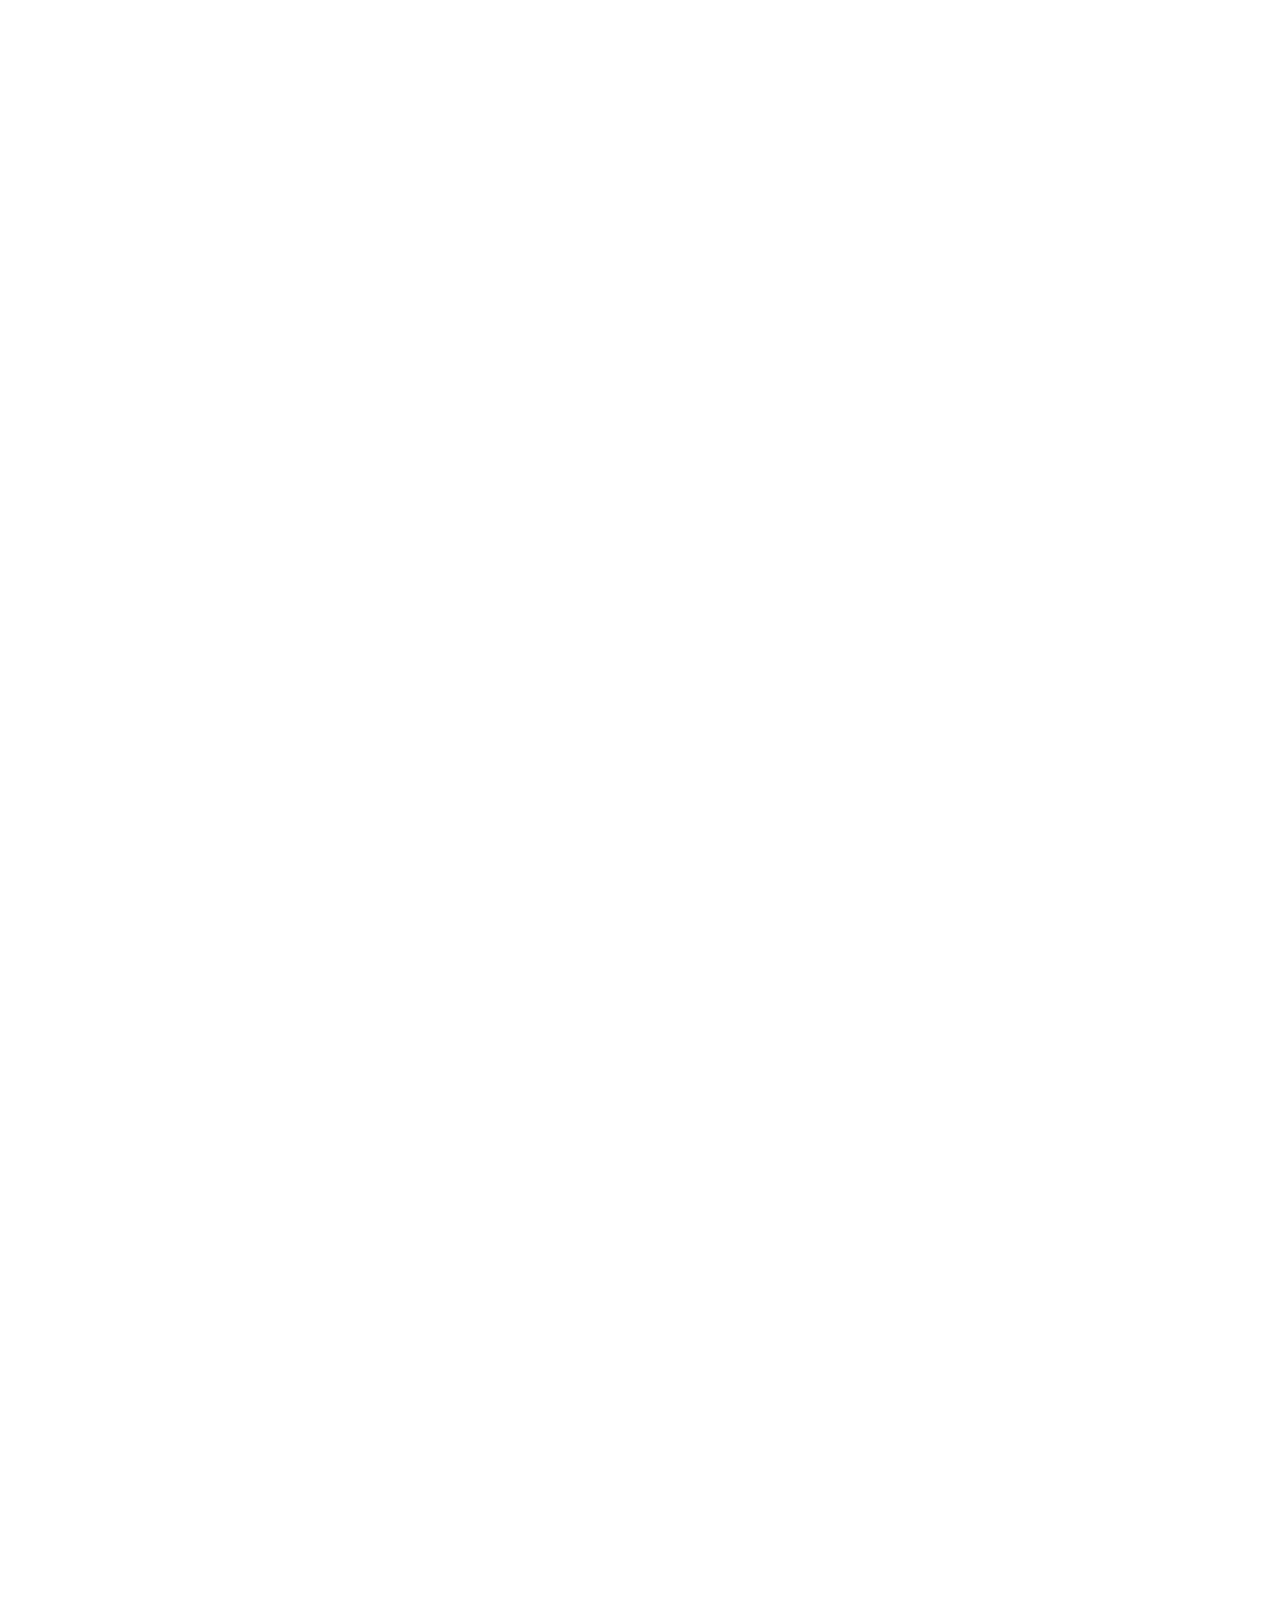
==== commit 2ae91f92: "feat: wingify code" ====
--- a/index.html
+++ b/index.html
@@ -32,6 +32,22 @@
     <meta property="twitter:image" content="https://innedebaerdemaekerportfolio.netlify.app/images/head-portfolio.png" />
 
     <!-- Meta Tags Generated with https://metatags.io -->
+
+    <!-- Start Wingify Async V3.0 SmartCode -->
+    <link rel="preconnect" href="https://edge.wingify.net"/>
+    <script type="text/javascript">
+    window._wingify_code || (function() {        
+        var account_id = 1290755,
+            version = 3.0,
+            settings_tolerance = 2000,
+            hide_element = 'body',
+            hide_element_style =
+            'opacity:0 !important;filter:alpha(opacity=0) !important;background:none !important;transition:none !important';
+        /* DO NOT EDIT BELOW THIS LINE */
+        var n=window,i=document;if(-1<i.URL.indexOf('__wingify_disable__')||n._wingify_code)return;var t=!1,r=i.currentScript,nonce=r&&r.nonce,e={sT:settings_tolerance,hES:hide_element_style,hE:hide_element};try{e=Object.assign(e,JSON.parse(localStorage.getItem('_wingify_'+account_id+'_config')))}catch(e){}var code={script:r,nonce:nonce,settings_tolerance:function(){return e.sT},hide_element:function(){return performance.getEntriesByName('first-contentful-paint')[0]?'':e.hE},hide_element_style:function(){return'{'+e.hES+'}'},getVersion:function(){return version},finish:function(){var e;!t&&(t=!0,e=i.getElementById('_vis_opt_path_hides'))&&e.parentNode.removeChild(e)},finished:function(){return t},addScript:function(e){var t=i.createElement('script');t.src=e,nonce&&t.setAttribute('nonce',nonce),t.fetchPriority='high',i.head.appendChild(t)},init:function(){n._settings_timer=setTimeout(function(){code.finish()},this.settings_tolerance());var e,t=this.hide_element();t&&((e=i.createElement('style')).id='_vis_opt_path_hides',nonce&&e.setAttribute('nonce',nonce),e.textContent=t+this.hide_element_style(),i.head.appendChild(e)),this.addScript('https://edge.wingify.net/tag/'+account_id+'.js')}};n._wingify_code=code;code.init();})();
+    </script> 
+    <!--End Wingify Async SmartCode -->
+
 </head>
 <body>
     <header>
